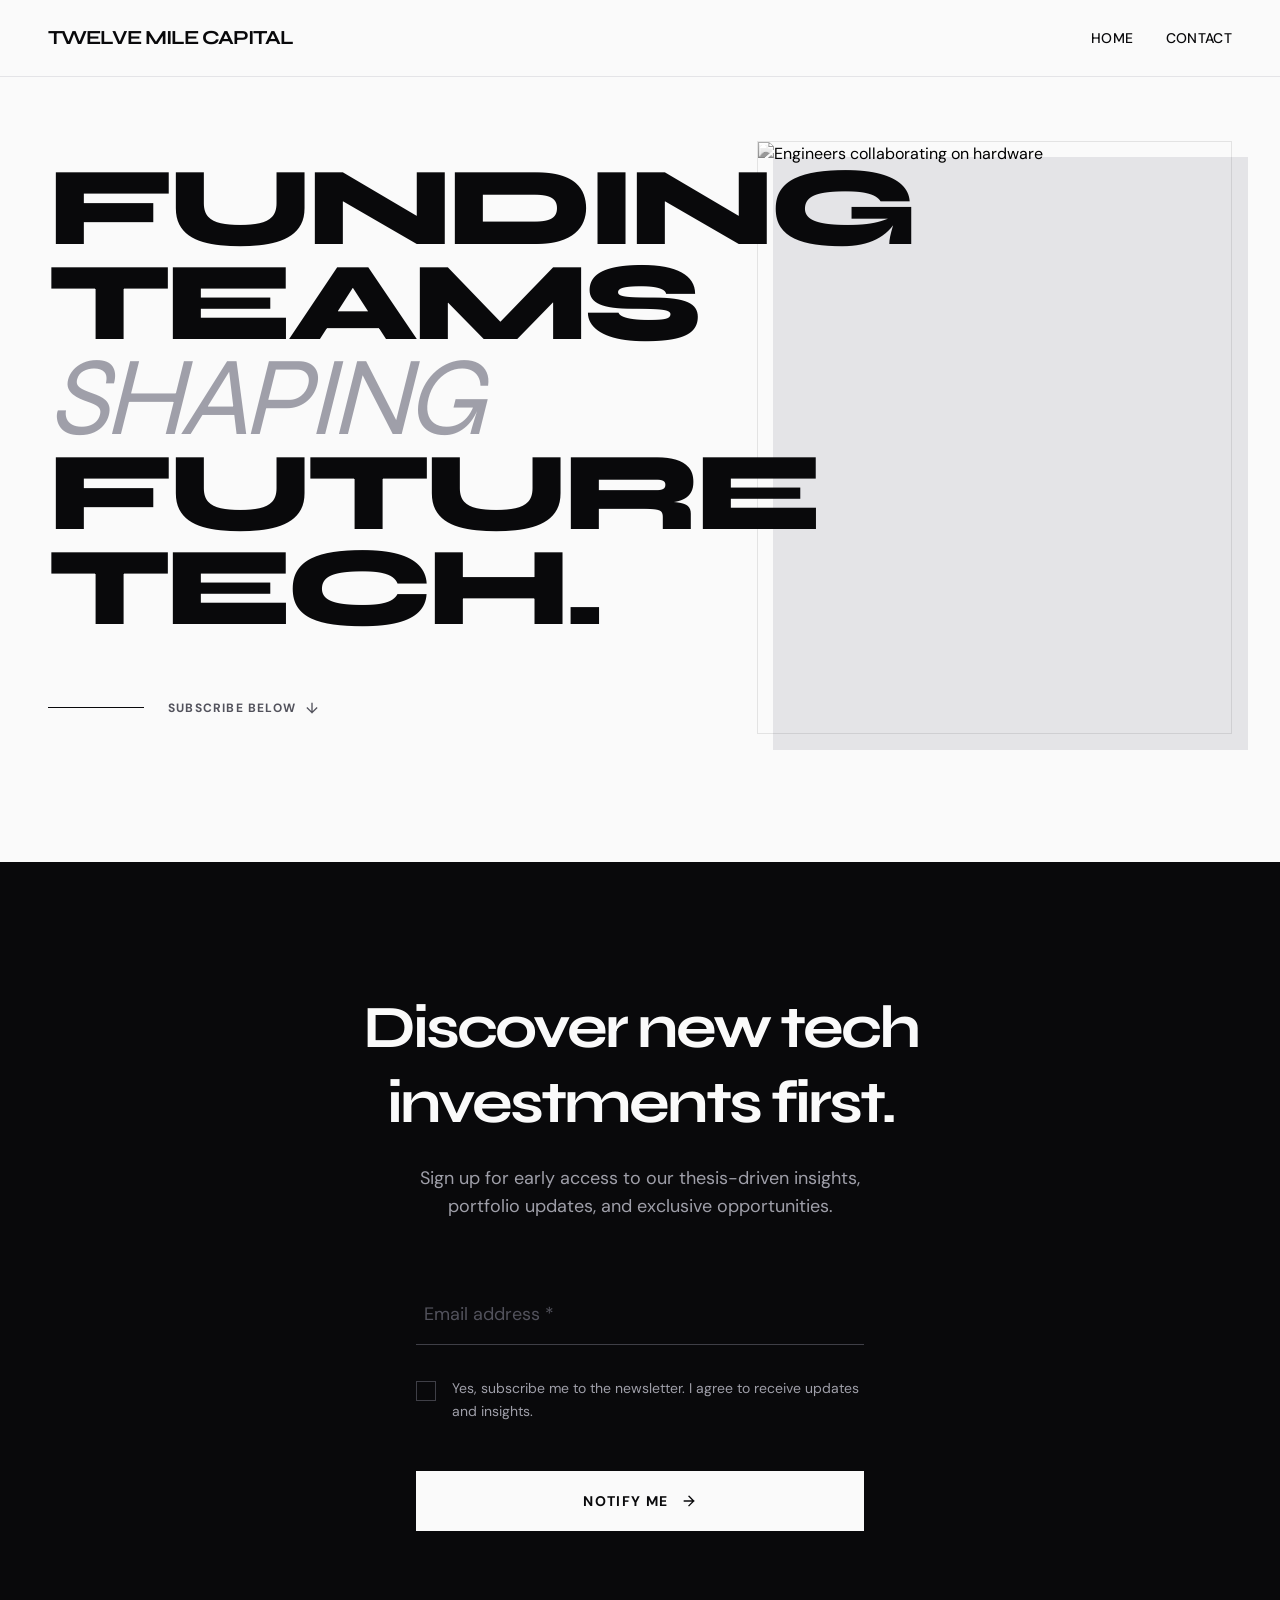
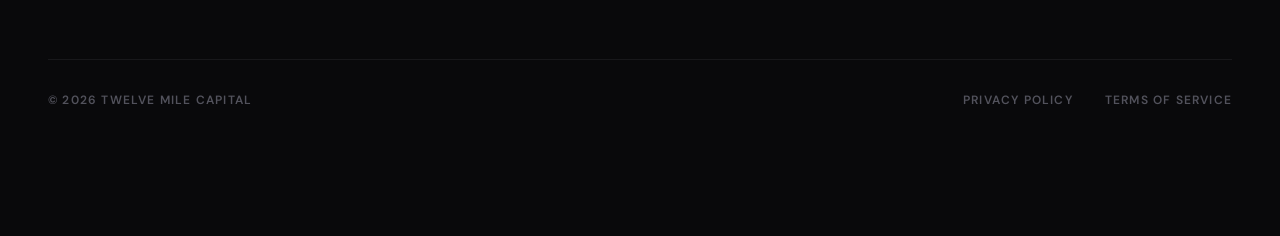
==== public/index.html @ 5fb8f165 "Initial commit - Shuffle.dev website export" ====
<!DOCTYPE html>
<html lang="en">
<head>
    <title>Twelve Mile — Homepage</title>
    <meta charset="utf-8">
    <meta name="viewport" content="width=device-width, initial-scale=1, shrink-to-fit=no">
    <link rel="preconnect" href="https://fonts.gstatic.com">
    <link rel="stylesheet" href="https://fonts.googleapis.com/css?family=DM+Sans:400,500,600,700,800,900|Syne:400,500,600,700,800,900&amp;subset=latin">
    <link rel="stylesheet" href="css/tailwind/tailwind.min.css">
    <link rel="icon" type="image/png" sizes="32x32" href="shuffle-for-tailwind.png">
</head>
<body class="antialiased font-body bg-body text-body bg-zinc-50 text-zinc-950 selection:bg-zinc-900 selection:text-zinc-50">
    <div class="">
                
      <nav class="w-full flex justify-between items-center py-6 px-6 md:px-12 border-b border-zinc-200 bg-zinc-50 z-50 relative">
        <div class="font-heading text-xl font-bold tracking-tighter uppercase">Twelve Mile Capital</div>
        <div class="hidden md:flex gap-8 text-sm font-medium tracking-wide uppercase">
          <a href="#" class="hover:text-zinc-500 transition-colors">Home</a>
          <a href="#" class="hover:text-zinc-500 transition-colors">Contact</a>
        </div>
        <button class="md:hidden flex items-center justify-center p-2">
          <svg width="24" height="24" viewbox="0 0 24 24" fill="none" stroke="currentColor" stroke-width="2">
            <path d="M3 12h18M3 6h18M3 18h18" stroke-linecap="square"></path>
          </svg>
        </button>
      </nav>
                
      <section class="relative w-full pt-16 pb-32 px-6 md:px-12 bg-zinc-50 overflow-hidden">
        <div class="max-w-7xl mx-auto grid lg:grid-cols-12 gap-12 lg:gap-8 items-center">
          <div class="lg:col-span-7 flex flex-col z-10">
            <h1 class="font-heading text-5xl sm:text-6xl md:text-8xl lg:text-[7rem] font-extrabold leading-[0.85] tracking-tighter text-zinc-950 uppercase">
              <span class="block">FUNDING</span>
              <span class="block">Teams</span>
              <span class="block text-zinc-400 italic font-normal">Shaping</span>
              <span class="block">Future</span>
              <span class="block">Tech.</span>
            </h1>
            <div class="mt-16 flex items-center gap-6">
              <div class="h-px w-24 bg-zinc-950"></div>
              <a href="#subscribe" class="text-zinc-600 font-bold tracking-widest uppercase text-xs hover:text-zinc-950 transition-colors flex items-center gap-2">
                Subscribe Below 
                <svg width="16" height="16" viewbox="0 0 24 24" fill="none" stroke="currentColor" stroke-width="2"><path d="M12 5v14M5 12l7 7 7-7" stroke-linecap="square" stroke-linejoin="miter"></path></svg>
              </a>
            </div>
          </div>
          <div class="lg:col-span-5 relative aspect-[4/5] w-full group mt-12 lg:mt-0">
            <div class="absolute inset-0 bg-zinc-200 translate-x-4 translate-y-4 transition-transform duration-700 group-hover:translate-x-6 group-hover:translate-y-6"></div>
            <div class="absolute inset-0 overflow-hidden border border-zinc-900/10">
              <img src="https://images.unsplash.com/photo-1581091226825-a6a2a5aee158?q=80&amp;w=2070&amp;auto=format&amp;fit=crop" alt="Engineers collaborating on hardware" class="w-full h-full object-cover grayscale contrast-125 transition-transform duration-1000 group-hover:scale-105 group-hover:rotate-1">
            </div>
          </div>
        </div>
      </section>
                
      <section id="subscribe" class="w-full bg-zinc-950 text-zinc-50 py-32 px-6 md:px-12">
        <div class="max-w-4xl mx-auto flex flex-col items-center text-center">
          <h2 class="font-heading text-3xl sm:text-4xl md:text-6xl font-bold tracking-tighter leading-tight mb-6">
            Discover new tech <br class="hidden sm:block">investments first.
          </h2>
          <p class="text-zinc-400 text-base md:text-lg mb-16 max-w-lg">
            Sign up for early access to our thesis-driven insights, portfolio updates, and exclusive opportunities.
          </p>
          <form class="w-full max-w-md flex flex-col gap-8">
            <div class="relative w-full">
              <input type="email" placeholder="Email address *" required="" class="w-full bg-transparent border-b border-zinc-700 py-4 px-2 text-zinc-50 placeholder:text-zinc-600 focus:outline-none focus:border-zinc-50 transition-colors peer text-lg">
            </div>
            <label class="flex items-start gap-4 cursor-pointer group">
              <div class="relative flex items-center justify-center w-5 h-5 mt-1 border border-zinc-700 group-hover:border-zinc-50 transition-colors flex-shrink-0">
                <input type="checkbox" class="peer sr-only" required="">
                <svg xmlns="http://www.w3.org/2000/svg" class="w-3 h-3 text-zinc-50 opacity-0 peer-checked:opacity-100 transition-opacity" viewbox="0 0 14 10" fill="none">
                  <path d="M1 5L4.5 8.5L13 1" stroke="currentColor" stroke-width="2" stroke-linecap="square" stroke-linejoin="miter"></path>
                </svg>
              </div>
              <span class="text-sm text-zinc-400 group-hover:text-zinc-300 transition-colors text-left leading-relaxed">
                Yes, subscribe me to the newsletter. I agree to receive updates and insights.
              </span>
            </label>
            <button type="submit" class="mt-4 w-full bg-zinc-50 text-zinc-950 py-5 font-bold tracking-widest uppercase text-sm hover:bg-zinc-200 transition-colors flex justify-center items-center gap-3 group">
              <span>Notify Me</span>
              <svg class="w-4 h-4 transition-transform duration-300 group-hover:translate-x-2" fill="none" stroke="currentColor" viewbox="0 0 24 24">
                <path stroke-linecap="square" stroke-linejoin="miter" stroke-width="2" d="M5 12h14M12 5l7 7-7 7"></path>
              </svg>
            </button>
          </form>
        </div>
        <div class="max-w-7xl mx-auto mt-32 pt-8 border-t border-zinc-900 flex flex-col md:flex-row justify-between items-center gap-6 text-xs text-zinc-600 uppercase tracking-widest font-semibold">
          <span>© 2026 Twelve Mile Capital</span>
          <div class="flex gap-8">
            <a href="#" class="hover:text-zinc-300 transition-colors">Privacy Policy</a>
            <a href="#" class="hover:text-zinc-300 transition-colors">Terms of Service</a>
          </div>
        </div>
      </section>
    </div>
</body>
</html>
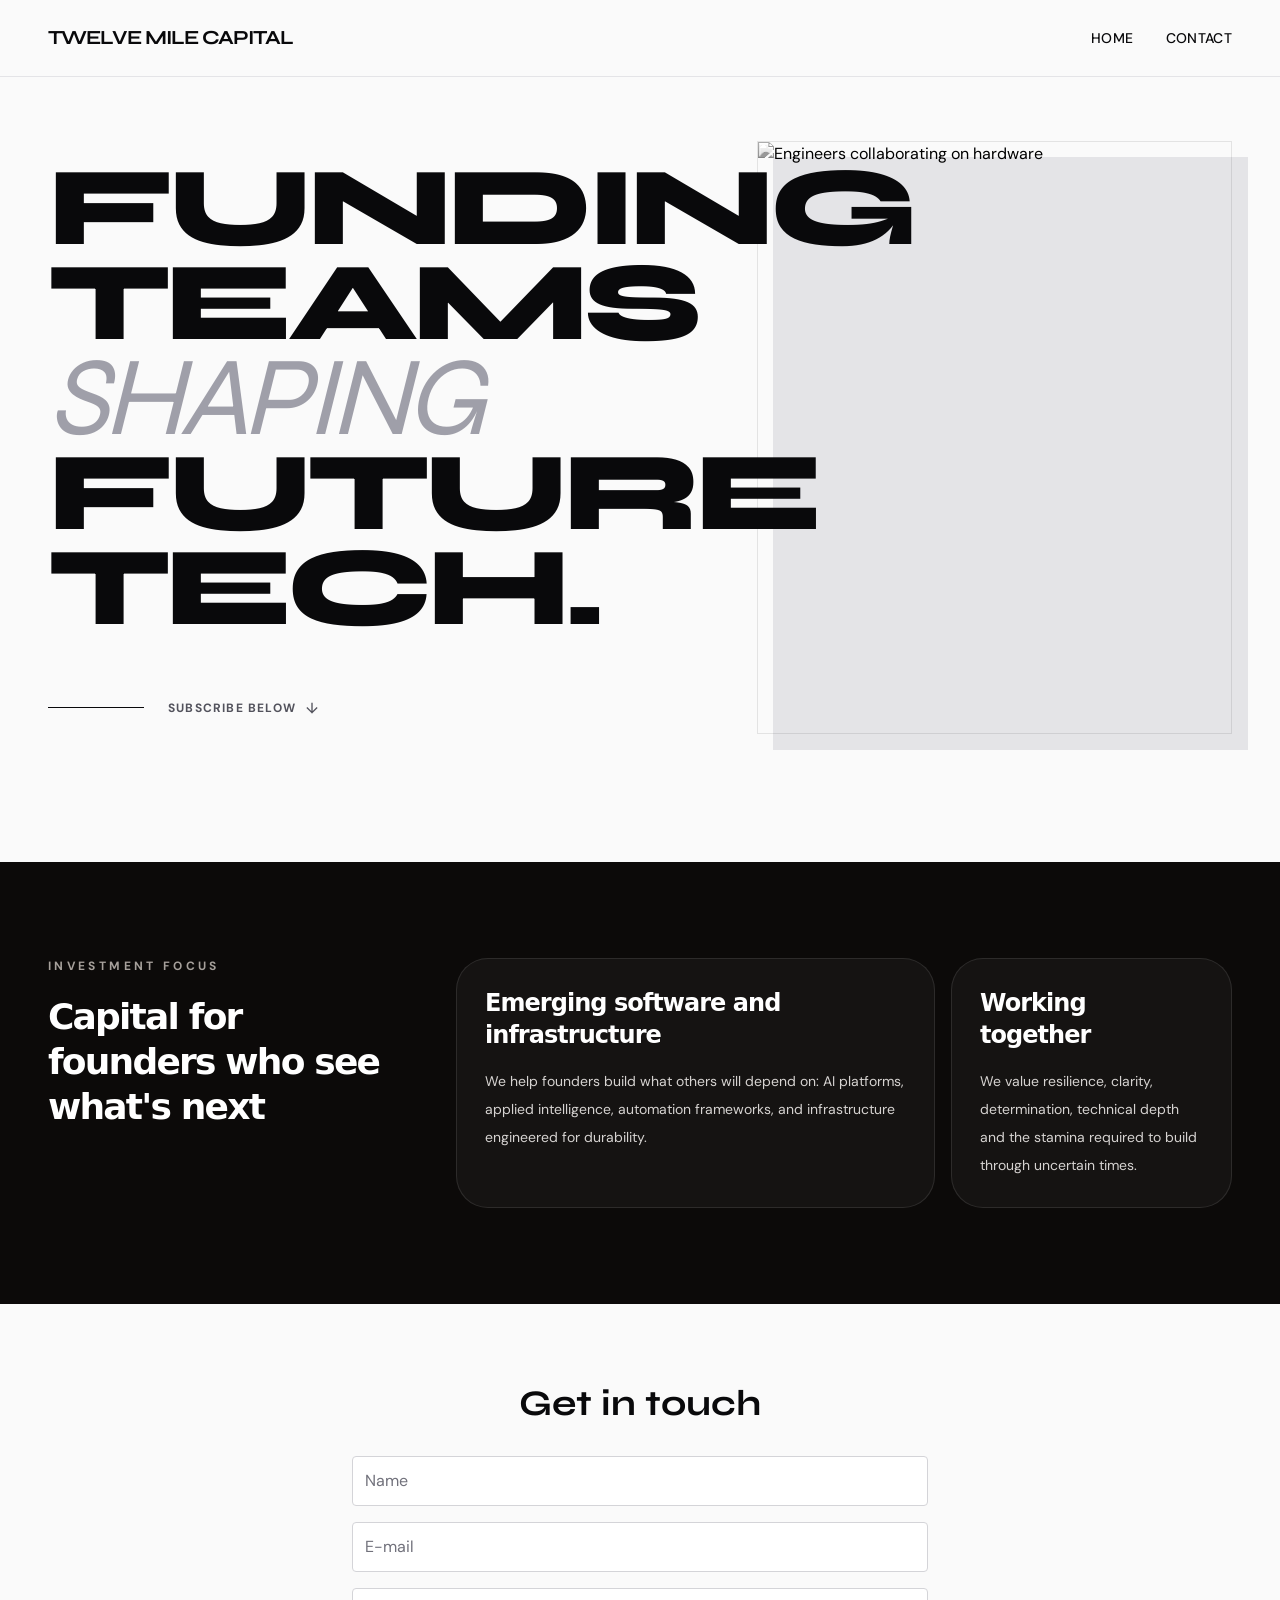
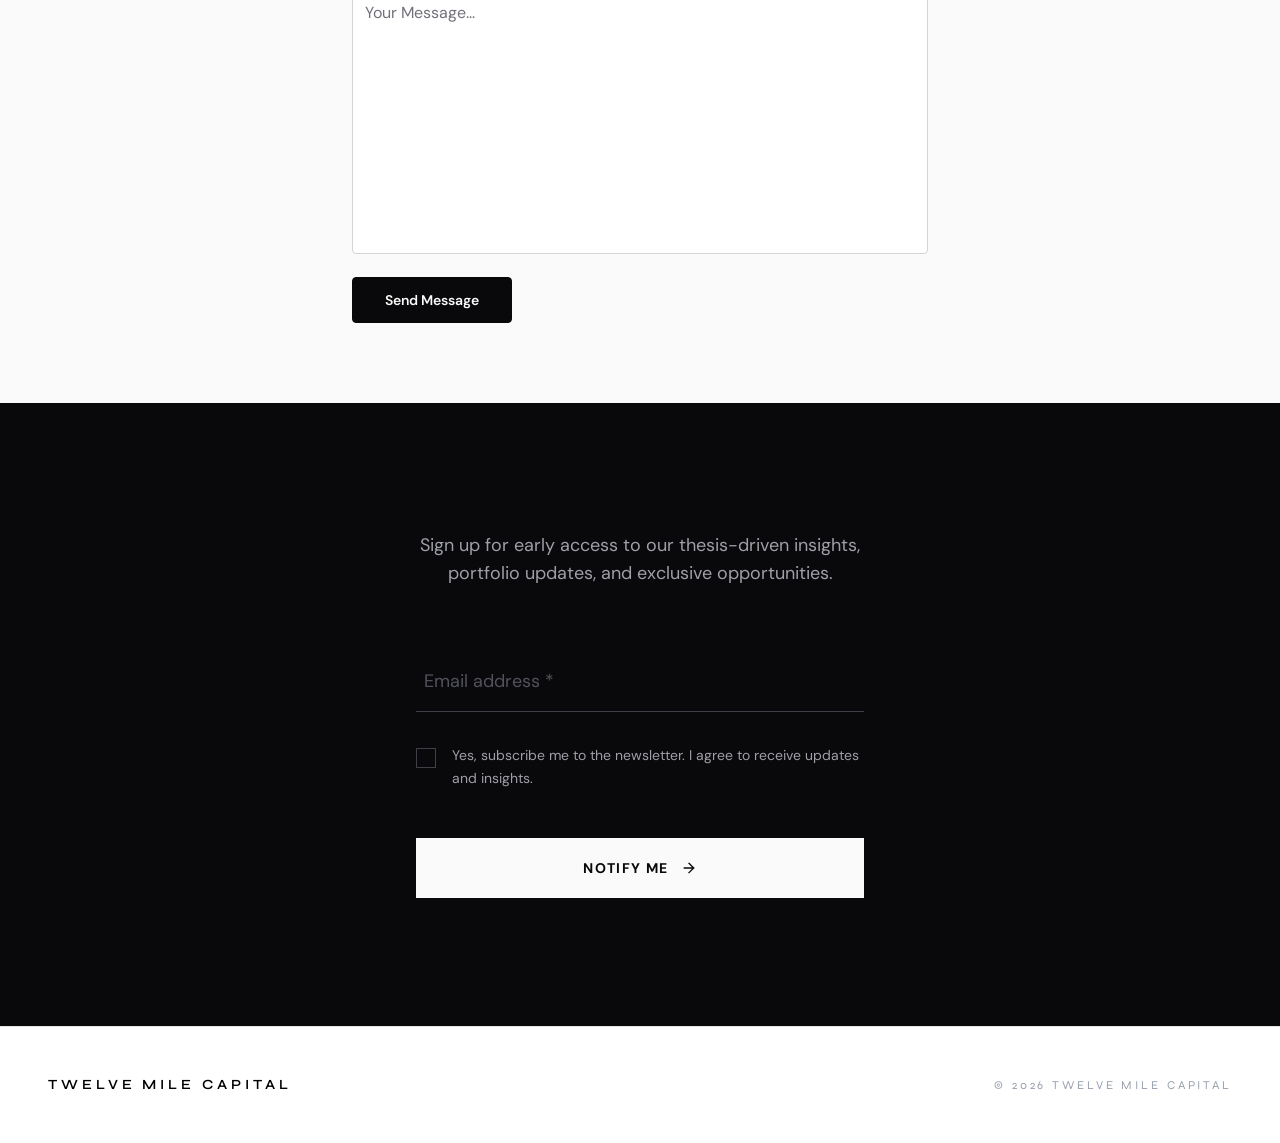
==== commit 3d7782f5: "Published from Shuffle Editor" ====
--- a/public/index.html
+++ b/public/index.html
@@ -11,25 +11,25 @@
 </head>
 <body class="antialiased font-body bg-body text-body bg-zinc-50 text-zinc-950 selection:bg-zinc-900 selection:text-zinc-50">
     <div class="">
-                
-      <nav class="w-full flex justify-between items-center py-6 px-6 md:px-12 border-b border-zinc-200 bg-zinc-50 z-50 relative">
-        <div class="font-heading text-xl font-bold tracking-tighter uppercase">Twelve Mile Capital</div>
-        <div class="hidden md:flex gap-8 text-sm font-medium tracking-wide uppercase">
-          <a href="#" class="hover:text-zinc-500 transition-colors">Home</a>
-          <a href="#" class="hover:text-zinc-500 transition-colors">Contact</a>
-        </div>
-        <button class="md:hidden flex items-center justify-center p-2">
-          <svg width="24" height="24" viewbox="0 0 24 24" fill="none" stroke="currentColor" stroke-width="2">
-            <path d="M3 12h18M3 6h18M3 18h18" stroke-linecap="square"></path>
-          </svg>
-        </button>
-      </nav>
-                
+                
+      <nav class="w-full flex justify-between items-center py-6 px-6 md:px-12 border-b border-zinc-200 bg-zinc-50 z-50 relative">
+              <div class="font-heading text-xl font-bold tracking-tighter uppercase">Twelve Mile Capital</div>
+              <div class="hidden md:flex gap-8 text-sm font-medium tracking-wide uppercase">
+                <a href="#" class="hover:text-zinc-500 transition-colors">Home</a>
+                <a href="#" class="hover:text-zinc-500 transition-colors">Contact</a>
+              </div>
+              <button class="md:hidden flex items-center justify-center p-2">
+                <svg width="24" height="24" viewbox="0 0 24 24" fill="none" stroke="currentColor" stroke-width="2">
+                  <path d="M3 12h18M3 6h18M3 18h18" stroke-linecap="square"></path>
+                </svg>
+              </button>
+            </nav>
+                
       <section class="relative w-full pt-16 pb-32 px-6 md:px-12 bg-zinc-50 overflow-hidden">
         <div class="max-w-7xl mx-auto grid lg:grid-cols-12 gap-12 lg:gap-8 items-center">
           <div class="lg:col-span-7 flex flex-col z-10">
             <h1 class="font-heading text-5xl sm:text-6xl md:text-8xl lg:text-[7rem] font-extrabold leading-[0.85] tracking-tighter text-zinc-950 uppercase">
-              <span class="block">FUNDING</span>
+              <span class="block">Funding</span>
               <span class="block">Teams</span>
               <span class="block text-zinc-400 italic font-normal">Shaping</span>
               <span class="block">Future</span>
@@ -51,47 +51,100 @@
           </div>
         </div>
       </section>
+                
+      <section data-from-ai="true" class="bg-stone-950 px-6 py-16 text-stone-100 sm:px-8 sm:py-20 lg:px-12 lg:py-24 bs-section-dragged">
+        <div class="mx-auto grid max-w-7xl gap-10 lg:grid-cols-12">
+          <div class="tm-reveal lg:col-span-4 transition duration-700 ease-out opacity-100 translate-y-0">
+            <p class="mb-5 text-xs font-bold uppercase tracking-[0.28em] text-stone-400">Investment focus</p>
+            <h2 class="font-sans text-4xl font-semibold leading-tight tracking-[-0.05em] text-white">
+              <span>Capital for founders who see what's next</span>
+            </h2>
+          </div>
+          <div class="lg:col-span-8">
+            <div class="grid gap-4 md:grid-cols-8">
+              <article class="tm-reveal md:col-span-5 rounded-[2rem] border border-white/10 bg-white/[0.04] p-7 transition duration-700 ease-out opacity-100 translate-y-0 removed">
+                
                 
-      <section id="subscribe" class="w-full bg-zinc-950 text-zinc-50 py-32 px-6 md:px-12">
-        <div class="max-w-4xl mx-auto flex flex-col items-center text-center">
-          <h2 class="font-heading text-3xl sm:text-4xl md:text-6xl font-bold tracking-tighter leading-tight mb-6">
-            Discover new tech <br class="hidden sm:block">investments first.
-          </h2>
-          <p class="text-zinc-400 text-base md:text-lg mb-16 max-w-lg">
-            Sign up for early access to our thesis-driven insights, portfolio updates, and exclusive opportunities.
-          </p>
-          <form class="w-full max-w-md flex flex-col gap-8">
-            <div class="relative w-full">
-              <input type="email" placeholder="Email address *" required="" class="w-full bg-transparent border-b border-zinc-700 py-4 px-2 text-zinc-50 placeholder:text-zinc-600 focus:outline-none focus:border-zinc-50 transition-colors peer text-lg">
-            </div>
-            <label class="flex items-start gap-4 cursor-pointer group">
-              <div class="relative flex items-center justify-center w-5 h-5 mt-1 border border-zinc-700 group-hover:border-zinc-50 transition-colors flex-shrink-0">
-                <input type="checkbox" class="peer sr-only" required="">
-                <svg xmlns="http://www.w3.org/2000/svg" class="w-3 h-3 text-zinc-50 opacity-0 peer-checked:opacity-100 transition-opacity" viewbox="0 0 14 10" fill="none">
-                  <path d="M1 5L4.5 8.5L13 1" stroke="currentColor" stroke-width="2" stroke-linecap="square" stroke-linejoin="miter"></path>
-                </svg>
-              </div>
-              <span class="text-sm text-zinc-400 group-hover:text-zinc-300 transition-colors text-left leading-relaxed">
-                Yes, subscribe me to the newsletter. I agree to receive updates and insights.
-              </span>
-            </label>
-            <button type="submit" class="mt-4 w-full bg-zinc-50 text-zinc-950 py-5 font-bold tracking-widest uppercase text-sm hover:bg-zinc-200 transition-colors flex justify-center items-center gap-3 group">
-              <span>Notify Me</span>
-              <svg class="w-4 h-4 transition-transform duration-300 group-hover:translate-x-2" fill="none" stroke="currentColor" viewbox="0 0 24 24">
-                <path stroke-linecap="square" stroke-linejoin="miter" stroke-width="2" d="M5 12h14M12 5l7 7-7 7"></path>
-              </svg>
-            </button>
-          </form>
-        </div>
-        <div class="max-w-7xl mx-auto mt-32 pt-8 border-t border-zinc-900 flex flex-col md:flex-row justify-between items-center gap-6 text-xs text-zinc-600 uppercase tracking-widest font-semibold">
-          <span>© 2026 Twelve Mile Capital</span>
-          <div class="flex gap-8">
-            <a href="#" class="hover:text-zinc-300 transition-colors">Privacy Policy</a>
-            <a href="#" class="hover:text-zinc-300 transition-colors">Terms of Service</a>
-          </div>
-        </div>
+      <h3 class="font-sans text-2xl font-semibold tracking-[-0.04em] text-white">Emerging software and infrastructure</h3>
+                <p class="mt-4 text-sm leading-7 text-stone-300">We help founders build what others will depend on: AI platforms, applied intelligence, automation frameworks, and infrastructure engineered for durability.</p>
+              </article>
+              
+              <article class="tm-reveal delay-150 md:col-span-3 rounded-[2rem] border border-white/10 bg-white/[0.04] p-7 transition duration-700 ease-out opacity-100 translate-y-0">
+                <h3 class="font-sans text-2xl font-semibold tracking-[-0.04em] text-white">Working together</h3>
+                <p class="mt-4 text-sm leading-7 text-stone-300">We value resilience, clarity, determination, technical depth and the stamina required to build through uncertain times.</p>
+              </article>
+              
+            </div>
+          </div>
+        </div>
       </section>
+                
+      <section class="py-20 bg-zinc-50">
+        <div class="container px-4 mx-auto">
+          <div class="max-w-xl mx-auto">
+            <h2 class="mb-8 text-3xl text-center md:text-4xl font-bold font-heading">
+              <span>Get in touch</span>
+            </h2>
+            <form action="#">
+              <input class="w-full py-3 pl-3 mb-4 border border-zinc-300 rounded bg-white text-zinc-950 placeholder:text-zinc-500 focus:outline-none focus:border-zinc-950 transition-colors" type="text" placeholder="Name">
+              <input class="w-full py-3 pl-3 mb-4 border border-zinc-300 rounded bg-white text-zinc-950 placeholder:text-zinc-500 focus:outline-none focus:border-zinc-950 transition-colors" type="email" placeholder="E-mail">
+              <textarea class="mb-4 w-full p-3 border border-zinc-300 rounded resize-none bg-white text-zinc-950 placeholder:text-zinc-500 focus:outline-none focus:border-zinc-950 transition-colors" name="message" cols="30" rows="10" placeholder="Your Message..."></textarea>
+              <button class="block w-full sm:w-auto px-8 py-3 text-sm bg-zinc-950 hover:bg-zinc-800 text-zinc-50 font-semibold border border-zinc-950 hover:border-zinc-800 rounded transition-colors duration-200 text-center">
+                <span>Send Message</span>
+              </button>
+            </form>
+          </div>
+        </div>
+      </section>
+                
+      <section id="subscribe" class="w-full bg-zinc-950 text-zinc-50 py-32 px-6 md:px-12 bs-section-dragged">
+              <div class="max-w-4xl mx-auto flex flex-col items-center text-center">
+                
+                
+                <form class="w-full max-w-md flex flex-col gap-8">
+                  <div class="relative w-full">
+                    <p class="text-zinc-400 text-base md:text-lg mb-16 max-w-lg">
+                  Sign up for early access to our thesis-driven insights, portfolio updates, and exclusive opportunities.
+                </p><input type="email" placeholder="Email address *" required="" class="w-full bg-transparent border-b border-zinc-700 py-4 px-2 text-zinc-50 placeholder:text-zinc-600 focus:outline-none focus:border-zinc-50 transition-colors peer text-lg">
+                  <div data-lastpass-icon-root="" style="position: relative !important; height: 0px !important; width: 0px !important; display: initial !important; float: left !important;"></div></div>
+                  <label class="flex items-start gap-4 cursor-pointer group">
+                    <div class="relative flex items-center justify-center w-5 h-5 mt-1 border border-zinc-700 group-hover:border-zinc-50 transition-colors flex-shrink-0">
+                      <input type="checkbox" class="peer sr-only" required="">
+                      <svg xmlns="http://www.w3.org/2000/svg" class="w-3 h-3 text-zinc-50 opacity-0 peer-checked:opacity-100 transition-opacity" viewbox="0 0 14 10" fill="none">
+                        <path d="M1 5L4.5 8.5L13 1" stroke="currentColor" stroke-width="2" stroke-linecap="square" stroke-linejoin="miter"></path>
+                      </svg>
+                    </div>
+                    <span class="text-sm text-zinc-400 group-hover:text-zinc-300 transition-colors text-left leading-relaxed">
+                      Yes, subscribe me to the newsletter. I agree to receive updates and insights.
+                    </span>
+                  </label><button type="submit" class="mt-4 w-full bg-zinc-50 text-zinc-950 py-5 font-bold tracking-widest uppercase text-sm hover:bg-zinc-200 transition-colors flex justify-center items-center gap-3 group">
+                    <span>Notify Me</span>
+                    <svg class="w-4 h-4 transition-transform duration-300 group-hover:translate-x-2" fill="none" stroke="currentColor" viewbox="0 0 24 24">
+                      <path stroke-linecap="square" stroke-linejoin="miter" stroke-width="2" d="M5 12h14M12 5l7 7-7 7"></path>
+                    </svg>
+                  </button>
+                  
+                </form>
+              </div>
+              
+            </section>
+                
+      <footer class="border-t border-black/10 bg-white px-6 py-12 text-black sm:px-8 lg:px-12 bs-section-dragged">
+        <div class="mx-auto flex max-w-7xl flex-wrap items-center justify-between gap-6">
+          <div class="removed">
+            <a href="/" class="flex items-center gap-3" aria-label="Twelve Mile Capital home">
+              <span class="font-heading text-sm font-semibold uppercase tracking-[0.28em] text-black">Twelve Mile Capital</span>
+            </a>
+          </div>
+          <div>
+            <div class="flex items-center gap-3 font-heading text-sm text-gray-600 removed"></div>
+          </div>
+          <div class="lg:text-right removed"></div>
+          <p class="font-heading text-xs uppercase tracking-[0.24em] text-gray-400">© 2026 Twelve Mile Capital</p>
+        </div>
+      </footer>
     </div>
+    <script type="text/javascript" src="js/1149802.js?v=1780258903" data-custom-component-id="1149802"></script>
 </body>
 </html>
 
